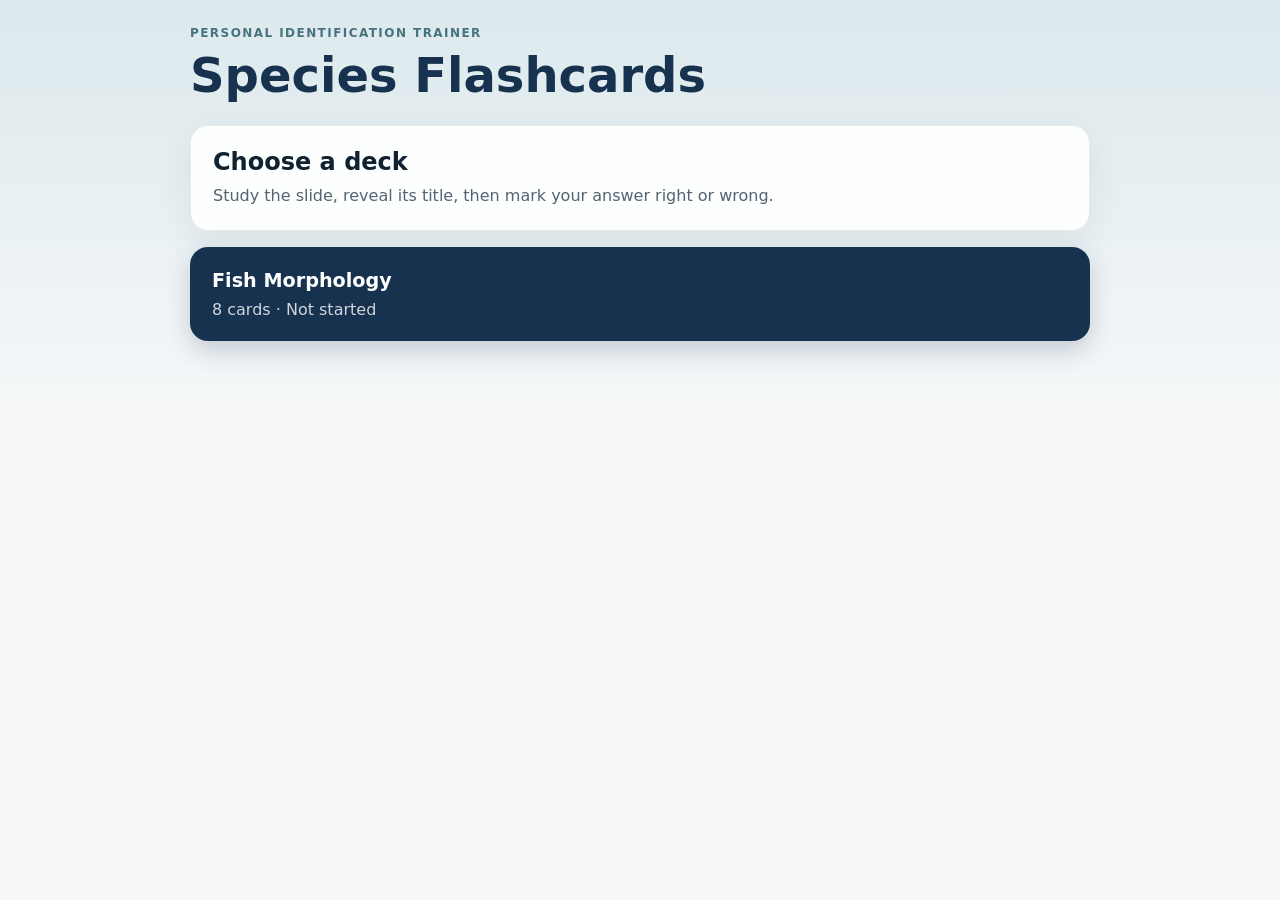
==== app/index.html @ 7b670216 "Refactor app and add PowerPoint deck updater" ====
<!doctype html>
<html lang="en">
<head>
  <meta charset="utf-8">
  <meta name="viewport" content="width=device-width,initial-scale=1,viewport-fit=cover">
  <meta name="theme-color" content="#16324f">
  <title>Species Flashcards</title>
  <link rel="manifest" href="manifest.webmanifest">
  <link rel="stylesheet" href="css/styles.css">
</head>
<body>
  <main class="shell">
    <header>
      <div>
        <p class="eyebrow">PERSONAL IDENTIFICATION TRAINER</p>
        <h1>Species Flashcards</h1>
      </div>
      <button id="homeButton" class="secondary hidden">Decks</button>
    </header>

    <section id="homeView">
      <div class="intro card">
        <h2>Choose a deck</h2>
        <p>Study the slide, reveal its title, then mark your answer right or wrong.</p>
      </div>
      <div id="deckList" class="deck-list"></div>
    </section>

    <section id="studyView" class="hidden">
      <div class="study-topline">
        <div>
          <p id="deckName" class="eyebrow"></p>
          <strong id="progressText"></strong>
        </div>
        <button id="resetButton" class="text-button">Reset deck progress</button>
      </div>

      <article class="flashcard">
        <img id="cardImage" alt="Flashcard question slide">
        <div id="answerPanel" class="answer-panel hidden">
          <span>Answer</span>
          <h2 id="answerText"></h2>
        </div>
      </article>

      <div id="revealControls" class="controls">
        <button id="revealButton" class="primary wide">Show answer</button>
      </div>
      <div id="ratingControls" class="controls hidden">
        <button id="wrongButton" class="wrong">Wrong</button>
        <button id="rightButton" class="right">Right</button>
      </div>

      <p class="keyboard-help">Keyboard: Space = reveal · ← = wrong · → = right</p>

      <div class="stats card">
        <div><span>Right</span><strong id="rightCount">0</strong></div>
        <div><span>Wrong</span><strong id="wrongCount">0</strong></div>
        <div><span>Accuracy</span><strong id="accuracy">—</strong></div>
      </div>
    </section>
  </main>
  <script src="js/app.js"></script>
</body>
</html>
---- app/css/styles.css ----
:root { font-family: Inter, ui-sans-serif, system-ui, -apple-system, BlinkMacSystemFont, "Segoe UI", sans-serif; color:#10212f; background:#eef3f5; }
* { box-sizing:border-box; }
body { margin:0; min-height:100vh; background:linear-gradient(180deg,#dce9ed 0,#f5f7f8 45%); }
button { font:inherit; cursor:pointer; border:0; }
.shell { width:min(980px,100%); margin:auto; padding:24px clamp(16px,4vw,40px) 48px; }
header { display:flex; align-items:center; justify-content:space-between; gap:16px; margin-bottom:22px; }
h1 { margin:0; font-size:clamp(1.8rem,5vw,3rem); color:#16324f; }
h2 { margin:0 0 8px; }
p { line-height:1.5; }
.eyebrow { margin:0 0 5px; color:#46747c; font-size:.75rem; font-weight:800; letter-spacing:.12em; }
.card { background:rgba(255,255,255,.9); border:1px solid rgba(22,50,79,.1); border-radius:18px; box-shadow:0 12px 35px rgba(22,50,79,.08); }
.intro { padding:22px; margin-bottom:16px; }
.intro p { margin:0; color:#526471; }
.deck-list { display:grid; grid-template-columns:repeat(auto-fit,minmax(230px,1fr)); gap:14px; }
.deck-button { text-align:left; padding:22px; border-radius:18px; background:#16324f; color:white; box-shadow:0 10px 24px rgba(22,50,79,.2); transition:transform .15s ease; }
.deck-button:hover { transform:translateY(-2px); }
.deck-button strong { display:block; font-size:1.2rem; margin-bottom:8px; }
.deck-button span { opacity:.8; }
.study-topline { display:flex; justify-content:space-between; align-items:end; gap:16px; margin-bottom:12px; }
.flashcard { overflow:hidden; background:white; border-radius:20px; box-shadow:0 18px 45px rgba(22,50,79,.14); }
.flashcard img { display:block; width:100%; max-height:68vh; object-fit:contain; background:white; }
.answer-panel { padding:18px 22px 22px; border-top:1px solid #e1e8eb; }
.answer-panel span { color:#5f707b; font-size:.8rem; font-weight:700; text-transform:uppercase; letter-spacing:.08em; }
.answer-panel h2 { margin:5px 0 0; color:#16324f; }
.controls { display:flex; gap:12px; margin:16px 0; }
.controls button { flex:1; padding:16px 20px; border-radius:14px; font-weight:800; }
.primary { background:#16324f; color:white; }
.wrong { background:#a63d40; color:white; }
.right { background:#27734e; color:white; }
.secondary { background:white; color:#16324f; padding:10px 14px; border-radius:10px; box-shadow:0 5px 15px rgba(22,50,79,.1); }
.text-button { background:transparent; color:#6a5660; text-decoration:underline; font-size:.9rem; }
.stats { display:grid; grid-template-columns:repeat(3,1fr); padding:16px; text-align:center; }
.stats div+div { border-left:1px solid #dde5e8; }
.stats span,.stats strong { display:block; }
.stats span { color:#63747e; font-size:.78rem; text-transform:uppercase; letter-spacing:.07em; }
.stats strong { margin-top:5px; font-size:1.25rem; color:#16324f; }
.hidden { display:none !important; }
@media (max-width:600px){ .shell{padding-top:18px}.study-topline{align-items:start}.flashcard img{max-height:58vh}.controls button{padding:15px 12px}.text-button{max-width:120px;text-align:right}.stats{padding:13px 8px} }
.keyboard-help { margin:-4px 0 14px; text-align:center; color:#687985; font-size:.82rem; }
@media (max-width:600px){ .keyboard-help{display:none} }
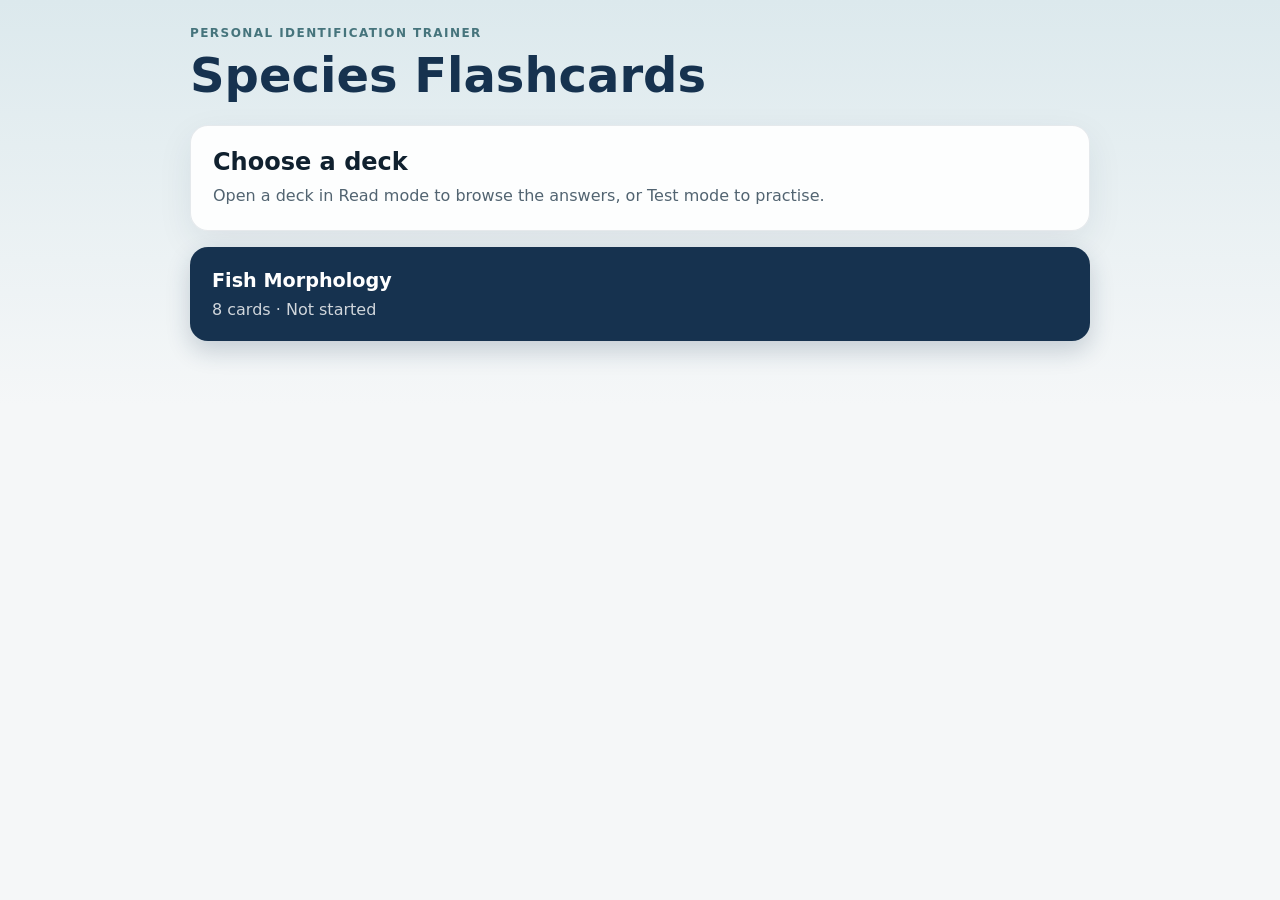
==== commit 3ce69824: "Add Read and Test deck modes" ====
--- a/app/index.html
+++ b/app/index.html
@@ -21,9 +21,41 @@
     <section id="homeView">
       <div class="intro card">
         <h2>Choose a deck</h2>
-        <p>Study the slide, reveal its title, then mark your answer right or wrong.</p>
+        <p>Open a deck in Read mode to browse the answers, or Test mode to practise.</p>
       </div>
       <div id="deckList" class="deck-list"></div>
+    </section>
+
+    <section id="modeView" class="hidden">
+      <div class="intro card mode-intro">
+        <p class="eyebrow">CHOOSE A MODE</p>
+        <h2 id="modeDeckName"></h2>
+        <p id="modeDeckDetails"></p>
+      </div>
+      <div class="mode-grid">
+        <button id="readModeButton" class="mode-button read-mode">
+          <span class="mode-icon" aria-hidden="true">📖</span>
+          <strong>Read</strong>
+          <span>View every slide in order with its answer visible.</span>
+        </button>
+        <button id="testModeButton" class="mode-button test-mode">
+          <span class="mode-icon" aria-hidden="true">✓</span>
+          <strong>Test</strong>
+          <span>Reveal each answer, then mark yourself right or wrong.</span>
+        </button>
+      </div>
+    </section>
+
+    <section id="readView" class="hidden">
+      <div class="view-heading">
+        <div>
+          <p id="readDeckName" class="eyebrow"></p>
+          <h2>Read mode</h2>
+          <p id="readProgress" class="view-description"></p>
+        </div>
+        <button id="switchToTestButton" class="secondary">Test this deck</button>
+      </div>
+      <div id="readCardList" class="read-card-list"></div>
     </section>
 
     <section id="studyView" class="hidden">
@@ -32,7 +64,10 @@
           <p id="deckName" class="eyebrow"></p>
           <strong id="progressText"></strong>
         </div>
-        <button id="resetButton" class="text-button">Reset deck progress</button>
+        <div class="study-actions">
+          <button id="switchToReadButton" class="text-button">Read deck</button>
+          <button id="resetButton" class="text-button">Reset progress</button>
+        </div>
       </div>
 
       <article class="flashcard">
--- a/app/css/styles.css
+++ b/app/css/styles.css
@@ -38,3 +38,31 @@
 @media (max-width:600px){ .shell{padding-top:18px}.study-topline{align-items:start}.flashcard img{max-height:58vh}.controls button{padding:15px 12px}.text-button{max-width:120px;text-align:right}.stats{padding:13px 8px} }
 .keyboard-help { margin:-4px 0 14px; text-align:center; color:#687985; font-size:.82rem; }
 @media (max-width:600px){ .keyboard-help{display:none} }
+
+/* v0.3: Read and Test modes */
+.mode-intro { margin-bottom:16px; }
+.mode-grid { display:grid; grid-template-columns:repeat(2,minmax(0,1fr)); gap:16px; }
+.mode-button { min-height:210px; padding:26px; border-radius:20px; text-align:left; display:flex; flex-direction:column; align-items:flex-start; justify-content:flex-end; box-shadow:0 14px 32px rgba(22,50,79,.14); transition:transform .15s ease,box-shadow .15s ease; }
+.mode-button:hover { transform:translateY(-3px); box-shadow:0 18px 38px rgba(22,50,79,.2); }
+.mode-button strong { display:block; font-size:1.45rem; margin:9px 0 6px; }
+.mode-button span:last-child { line-height:1.45; opacity:.84; }
+.mode-icon { font-size:2rem; }
+.read-mode { background:#fff; color:#16324f; }
+.test-mode { background:#16324f; color:#fff; }
+.view-heading { display:flex; justify-content:space-between; align-items:flex-end; gap:18px; margin-bottom:18px; }
+.view-heading h2 { margin-bottom:3px; color:#16324f; }
+.view-description { margin:0; color:#63747e; }
+.read-card-list { display:grid; gap:20px; }
+.read-card { overflow:hidden; position:relative; }
+.read-card img { display:block; width:100%; max-height:72vh; object-fit:contain; background:#fff; }
+.read-card-number { position:absolute; top:12px; right:12px; z-index:1; margin:0; padding:7px 10px; border-radius:999px; background:rgba(22,50,79,.9); color:#fff; font-size:.75rem; font-weight:800; }
+.read-answer { background:#fff; }
+.study-actions { display:flex; align-items:center; gap:12px; }
+@media (max-width:600px) {
+  .mode-grid { grid-template-columns:1fr; }
+  .mode-button { min-height:170px; }
+  .view-heading { align-items:flex-start; }
+  .view-heading .secondary { white-space:nowrap; }
+  .study-actions { flex-direction:column; align-items:flex-end; gap:4px; }
+  .read-card img { max-height:58vh; }
+}
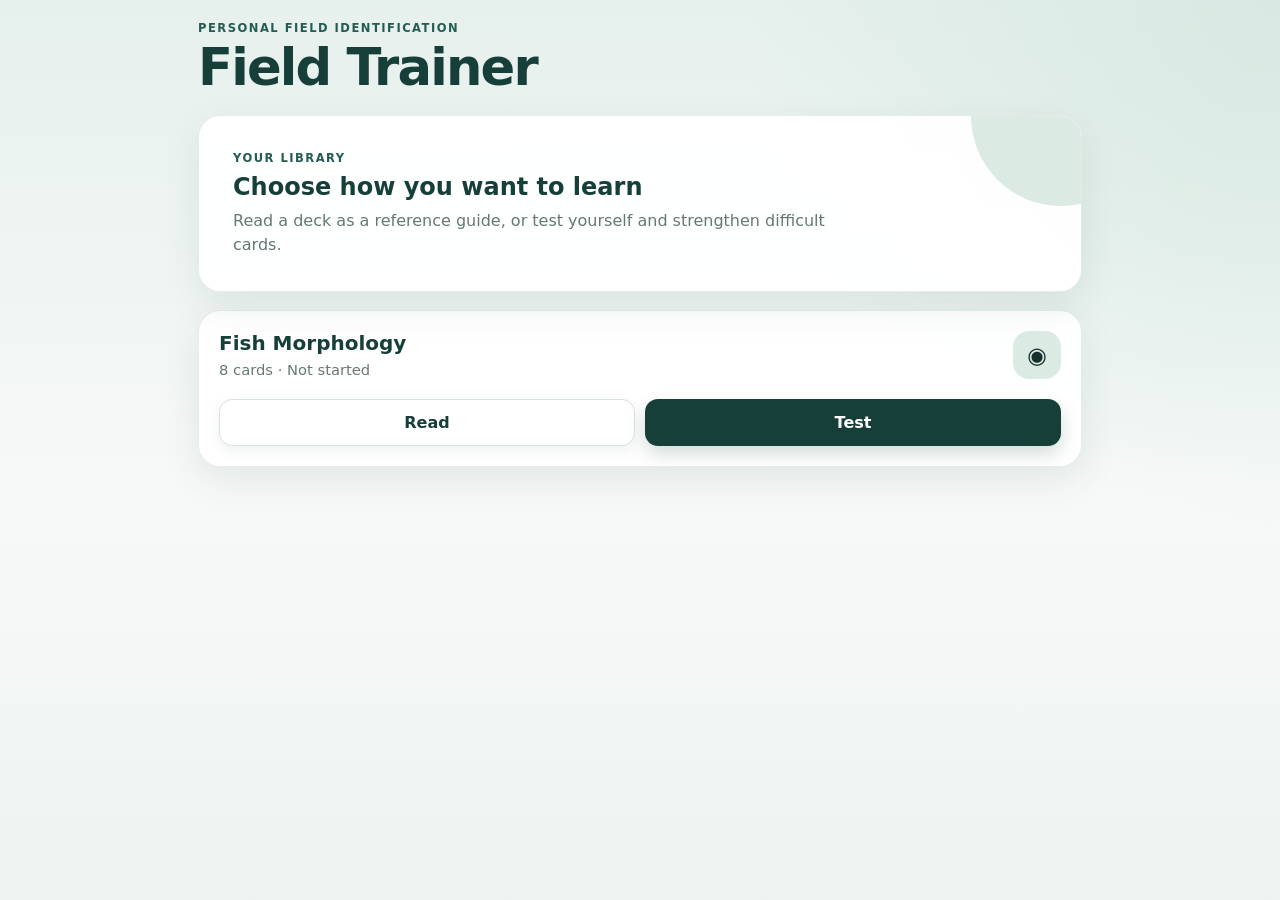
==== commit a1c5b621: "Version 0.4 - UI improvements" ====
--- a/app/index.html
+++ b/app/index.html
@@ -3,71 +3,73 @@
 <head>
   <meta charset="utf-8">
   <meta name="viewport" content="width=device-width,initial-scale=1,viewport-fit=cover">
-  <meta name="theme-color" content="#16324f">
-  <title>Species Flashcards</title>
+  <meta name="theme-color" content="#173f3a">
+  <title>Field Trainer</title>
   <link rel="manifest" href="manifest.webmanifest">
   <link rel="stylesheet" href="css/styles.css">
 </head>
 <body>
   <main class="shell">
-    <header>
-      <div>
-        <p class="eyebrow">PERSONAL IDENTIFICATION TRAINER</p>
-        <h1>Species Flashcards</h1>
+    <header class="app-header">
+      <button id="backButton" class="icon-button hidden" aria-label="Go back">←</button>
+      <div class="brand">
+        <p class="eyebrow">PERSONAL FIELD IDENTIFICATION</p>
+        <h1>Field Trainer</h1>
       </div>
       <button id="homeButton" class="secondary hidden">Decks</button>
     </header>
 
     <section id="homeView">
-      <div class="intro card">
-        <h2>Choose a deck</h2>
-        <p>Open a deck in Read mode to browse the answers, or Test mode to practise.</p>
+      <div class="hero card">
+        <div>
+          <p class="eyebrow">YOUR LIBRARY</p>
+          <h2>Choose how you want to learn</h2>
+          <p>Read a deck as a reference guide, or test yourself and strengthen difficult cards.</p>
+        </div>
       </div>
       <div id="deckList" class="deck-list"></div>
-    </section>
-
-    <section id="modeView" class="hidden">
-      <div class="intro card mode-intro">
-        <p class="eyebrow">CHOOSE A MODE</p>
-        <h2 id="modeDeckName"></h2>
-        <p id="modeDeckDetails"></p>
-      </div>
-      <div class="mode-grid">
-        <button id="readModeButton" class="mode-button read-mode">
-          <span class="mode-icon" aria-hidden="true">📖</span>
-          <strong>Read</strong>
-          <span>View every slide in order with its answer visible.</span>
-        </button>
-        <button id="testModeButton" class="mode-button test-mode">
-          <span class="mode-icon" aria-hidden="true">✓</span>
-          <strong>Test</strong>
-          <span>Reveal each answer, then mark yourself right or wrong.</span>
-        </button>
-      </div>
     </section>
 
     <section id="readView" class="hidden">
       <div class="view-heading">
         <div>
           <p id="readDeckName" class="eyebrow"></p>
-          <h2>Read mode</h2>
-          <p id="readProgress" class="view-description"></p>
+          <h2>Read</h2>
         </div>
-        <button id="switchToTestButton" class="secondary">Test this deck</button>
+        <button id="switchToTestButton" class="secondary">Test deck</button>
       </div>
-      <div id="readCardList" class="read-card-list"></div>
+
+      <div class="progress-row">
+        <span id="readProgress"></span>
+        <div class="progress-track" aria-hidden="true"><div id="readProgressBar" class="progress-fill"></div></div>
+      </div>
+
+      <article class="flashcard read-flashcard">
+        <img id="readCardImage" alt="Reference slide">
+        <div class="answer-panel">
+          <span>Answer</span>
+          <h2 id="readAnswerText"></h2>
+        </div>
+      </article>
+
+      <div class="pager">
+        <button id="previousReadButton" class="secondary">← Previous</button>
+        <button id="nextReadButton" class="primary">Next →</button>
+      </div>
     </section>
 
     <section id="studyView" class="hidden">
-      <div class="study-topline">
+      <div class="view-heading study-heading">
         <div>
           <p id="deckName" class="eyebrow"></p>
-          <strong id="progressText"></strong>
+          <h2>Test</h2>
         </div>
-        <div class="study-actions">
-          <button id="switchToReadButton" class="text-button">Read deck</button>
-          <button id="resetButton" class="text-button">Reset progress</button>
-        </div>
+        <button id="switchToReadButton" class="secondary">Read deck</button>
+      </div>
+
+      <div class="progress-row">
+        <span id="progressText"></span>
+        <div class="progress-track" aria-hidden="true"><div id="testProgressBar" class="progress-fill"></div></div>
       </div>
 
       <article class="flashcard">
@@ -86,13 +88,15 @@
         <button id="rightButton" class="right">Right</button>
       </div>
 
-      <p class="keyboard-help">Keyboard: Space = reveal · ← = wrong · → = right</p>
+      <p class="keyboard-help">Space = reveal · ← = wrong · → = right</p>
 
       <div class="stats card">
         <div><span>Right</span><strong id="rightCount">0</strong></div>
         <div><span>Wrong</span><strong id="wrongCount">0</strong></div>
         <div><span>Accuracy</span><strong id="accuracy">—</strong></div>
       </div>
+
+      <button id="resetButton" class="reset-link">Reset this deck's progress</button>
     </section>
   </main>
   <script src="js/app.js"></script>
--- a/app/css/styles.css
+++ b/app/css/styles.css
@@ -1,68 +1,77 @@
-:root { font-family: Inter, ui-sans-serif, system-ui, -apple-system, BlinkMacSystemFont, "Segoe UI", sans-serif; color:#10212f; background:#eef3f5; }
+:root {
+  font-family: Inter, ui-sans-serif, system-ui, -apple-system, BlinkMacSystemFont, "Segoe UI", sans-serif;
+  color:#18302c;
+  background:#edf3f0;
+  --ink:#18302c;
+  --forest:#173f3a;
+  --forest-2:#245c53;
+  --sage:#dceae4;
+  --paper:#ffffff;
+  --muted:#657872;
+  --line:#d8e3de;
+  --danger:#a64245;
+  --success:#27734e;
+}
 * { box-sizing:border-box; }
-body { margin:0; min-height:100vh; background:linear-gradient(180deg,#dce9ed 0,#f5f7f8 45%); }
+body { margin:0; min-height:100vh; background:radial-gradient(circle at top right,#d7e9e2 0,transparent 34%),linear-gradient(180deg,#e6f0ec 0,#f7f9f8 55%,#edf3f0 100%); }
 button { font:inherit; cursor:pointer; border:0; }
-.shell { width:min(980px,100%); margin:auto; padding:24px clamp(16px,4vw,40px) 48px; }
-header { display:flex; align-items:center; justify-content:space-between; gap:16px; margin-bottom:22px; }
-h1 { margin:0; font-size:clamp(1.8rem,5vw,3rem); color:#16324f; }
-h2 { margin:0 0 8px; }
+button:focus-visible { outline:3px solid rgba(36,92,83,.3); outline-offset:3px; }
+.shell { width:min(960px,100%); margin:auto; padding:20px clamp(14px,4vw,38px) 48px; }
+.app-header { display:grid; grid-template-columns:auto 1fr auto; align-items:center; gap:14px; margin-bottom:22px; min-height:64px; }
+.brand { min-width:0; }
+h1 { margin:0; font-size:clamp(1.9rem,6vw,3.2rem); line-height:1; color:var(--forest); letter-spacing:-.035em; }
+h2 { margin:0 0 8px; color:var(--forest); }
 p { line-height:1.5; }
-.eyebrow { margin:0 0 5px; color:#46747c; font-size:.75rem; font-weight:800; letter-spacing:.12em; }
-.card { background:rgba(255,255,255,.9); border:1px solid rgba(22,50,79,.1); border-radius:18px; box-shadow:0 12px 35px rgba(22,50,79,.08); }
-.intro { padding:22px; margin-bottom:16px; }
-.intro p { margin:0; color:#526471; }
-.deck-list { display:grid; grid-template-columns:repeat(auto-fit,minmax(230px,1fr)); gap:14px; }
-.deck-button { text-align:left; padding:22px; border-radius:18px; background:#16324f; color:white; box-shadow:0 10px 24px rgba(22,50,79,.2); transition:transform .15s ease; }
-.deck-button:hover { transform:translateY(-2px); }
-.deck-button strong { display:block; font-size:1.2rem; margin-bottom:8px; }
-.deck-button span { opacity:.8; }
-.study-topline { display:flex; justify-content:space-between; align-items:end; gap:16px; margin-bottom:12px; }
-.flashcard { overflow:hidden; background:white; border-radius:20px; box-shadow:0 18px 45px rgba(22,50,79,.14); }
-.flashcard img { display:block; width:100%; max-height:68vh; object-fit:contain; background:white; }
-.answer-panel { padding:18px 22px 22px; border-top:1px solid #e1e8eb; }
-.answer-panel span { color:#5f707b; font-size:.8rem; font-weight:700; text-transform:uppercase; letter-spacing:.08em; }
-.answer-panel h2 { margin:5px 0 0; color:#16324f; }
+.eyebrow { margin:0 0 5px; color:var(--forest-2); font-size:.72rem; font-weight:850; letter-spacing:.13em; }
+.card { background:rgba(255,255,255,.94); border:1px solid rgba(23,63,58,.1); border-radius:22px; box-shadow:0 14px 38px rgba(23,63,58,.09); }
+.hero { padding:clamp(20px,5vw,34px); margin-bottom:18px; overflow:hidden; position:relative; }
+.hero::after { content:""; position:absolute; width:180px; height:180px; border-radius:50%; right:-70px; top:-90px; background:var(--sage); }
+.hero > div { position:relative; z-index:1; max-width:620px; }
+.hero p:last-child { margin:0; color:var(--muted); }
+.deck-list { display:grid; grid-template-columns:repeat(auto-fit,minmax(260px,1fr)); gap:16px; }
+.deck-card { padding:20px; display:grid; gap:18px; }
+.deck-card-top { display:flex; justify-content:space-between; align-items:flex-start; gap:16px; }
+.deck-icon { display:grid; place-items:center; width:48px; height:48px; border-radius:16px; background:var(--sage); font-size:1.4rem; }
+.deck-card h3 { margin:0; color:var(--forest); font-size:1.25rem; }
+.deck-meta { margin:4px 0 0; color:var(--muted); font-size:.92rem; }
+.deck-actions { display:grid; grid-template-columns:1fr 1fr; gap:10px; }
+.deck-actions button { padding:13px 14px; border-radius:13px; font-weight:800; }
+.primary { background:var(--forest); color:white; box-shadow:0 8px 18px rgba(23,63,58,.18); }
+.secondary { background:white; color:var(--forest); padding:10px 14px; border-radius:12px; border:1px solid var(--line); box-shadow:0 5px 14px rgba(23,63,58,.07); }
+.icon-button { width:42px; height:42px; border-radius:13px; background:white; color:var(--forest); border:1px solid var(--line); font-size:1.25rem; }
+.view-heading { display:flex; justify-content:space-between; align-items:flex-end; gap:18px; margin-bottom:14px; }
+.view-heading h2 { margin:0; font-size:clamp(1.5rem,4vw,2rem); }
+.progress-row { display:grid; grid-template-columns:auto minmax(110px,1fr); align-items:center; gap:14px; margin:0 2px 14px; color:var(--muted); font-size:.9rem; font-weight:700; }
+.progress-track { height:8px; background:#d7e3de; border-radius:999px; overflow:hidden; }
+.progress-fill { width:0; height:100%; background:var(--forest-2); border-radius:inherit; transition:width .25s ease; }
+.flashcard { overflow:hidden; background:white; border-radius:22px; box-shadow:0 18px 46px rgba(23,63,58,.14); border:1px solid rgba(23,63,58,.08); }
+.flashcard img { display:block; width:100%; max-height:65vh; object-fit:contain; background:white; }
+.answer-panel { padding:18px 22px 22px; border-top:1px solid var(--line); }
+.answer-panel span { color:var(--muted); font-size:.75rem; font-weight:800; text-transform:uppercase; letter-spacing:.1em; }
+.answer-panel h2 { margin:5px 0 0; color:var(--forest); font-size:clamp(1.25rem,4vw,1.8rem); }
 .controls { display:flex; gap:12px; margin:16px 0; }
-.controls button { flex:1; padding:16px 20px; border-radius:14px; font-weight:800; }
-.primary { background:#16324f; color:white; }
-.wrong { background:#a63d40; color:white; }
-.right { background:#27734e; color:white; }
-.secondary { background:white; color:#16324f; padding:10px 14px; border-radius:10px; box-shadow:0 5px 15px rgba(22,50,79,.1); }
-.text-button { background:transparent; color:#6a5660; text-decoration:underline; font-size:.9rem; }
-.stats { display:grid; grid-template-columns:repeat(3,1fr); padding:16px; text-align:center; }
-.stats div+div { border-left:1px solid #dde5e8; }
+.controls button { flex:1; min-height:54px; padding:15px 20px; border-radius:15px; font-weight:850; font-size:1.02rem; }
+.wrong { background:var(--danger); color:white; }
+.right { background:var(--success); color:white; }
+.keyboard-help { margin:-3px 0 14px; text-align:center; color:var(--muted); font-size:.8rem; }
+.stats { display:grid; grid-template-columns:repeat(3,1fr); padding:15px; text-align:center; }
+.stats div+div { border-left:1px solid var(--line); }
 .stats span,.stats strong { display:block; }
-.stats span { color:#63747e; font-size:.78rem; text-transform:uppercase; letter-spacing:.07em; }
-.stats strong { margin-top:5px; font-size:1.25rem; color:#16324f; }
+.stats span { color:var(--muted); font-size:.72rem; text-transform:uppercase; letter-spacing:.08em; }
+.stats strong { margin-top:5px; font-size:1.28rem; color:var(--forest); }
+.reset-link { display:block; margin:15px auto 0; padding:8px; background:transparent; color:#765b62; text-decoration:underline; font-size:.86rem; }
+.pager { display:grid; grid-template-columns:1fr 1fr; gap:12px; margin-top:16px; }
+.pager button { min-height:50px; border-radius:14px; font-weight:800; }
+.pager button:disabled { opacity:.45; cursor:not-allowed; box-shadow:none; }
 .hidden { display:none !important; }
-@media (max-width:600px){ .shell{padding-top:18px}.study-topline{align-items:start}.flashcard img{max-height:58vh}.controls button{padding:15px 12px}.text-button{max-width:120px;text-align:right}.stats{padding:13px 8px} }
-.keyboard-help { margin:-4px 0 14px; text-align:center; color:#687985; font-size:.82rem; }
-@media (max-width:600px){ .keyboard-help{display:none} }
-
-/* v0.3: Read and Test modes */
-.mode-intro { margin-bottom:16px; }
-.mode-grid { display:grid; grid-template-columns:repeat(2,minmax(0,1fr)); gap:16px; }
-.mode-button { min-height:210px; padding:26px; border-radius:20px; text-align:left; display:flex; flex-direction:column; align-items:flex-start; justify-content:flex-end; box-shadow:0 14px 32px rgba(22,50,79,.14); transition:transform .15s ease,box-shadow .15s ease; }
-.mode-button:hover { transform:translateY(-3px); box-shadow:0 18px 38px rgba(22,50,79,.2); }
-.mode-button strong { display:block; font-size:1.45rem; margin:9px 0 6px; }
-.mode-button span:last-child { line-height:1.45; opacity:.84; }
-.mode-icon { font-size:2rem; }
-.read-mode { background:#fff; color:#16324f; }
-.test-mode { background:#16324f; color:#fff; }
-.view-heading { display:flex; justify-content:space-between; align-items:flex-end; gap:18px; margin-bottom:18px; }
-.view-heading h2 { margin-bottom:3px; color:#16324f; }
-.view-description { margin:0; color:#63747e; }
-.read-card-list { display:grid; gap:20px; }
-.read-card { overflow:hidden; position:relative; }
-.read-card img { display:block; width:100%; max-height:72vh; object-fit:contain; background:#fff; }
-.read-card-number { position:absolute; top:12px; right:12px; z-index:1; margin:0; padding:7px 10px; border-radius:999px; background:rgba(22,50,79,.9); color:#fff; font-size:.75rem; font-weight:800; }
-.read-answer { background:#fff; }
-.study-actions { display:flex; align-items:center; gap:12px; }
 @media (max-width:600px) {
-  .mode-grid { grid-template-columns:1fr; }
-  .mode-button { min-height:170px; }
-  .view-heading { align-items:flex-start; }
+  .shell { padding-top:14px; }
+  .app-header { min-height:58px; margin-bottom:16px; }
+  .brand .eyebrow { display:none; }
+  .deck-list { grid-template-columns:1fr; }
+  .flashcard img { max-height:57vh; }
+  .view-heading { align-items:center; }
   .view-heading .secondary { white-space:nowrap; }
-  .study-actions { flex-direction:column; align-items:flex-end; gap:4px; }
-  .read-card img { max-height:58vh; }
+  .keyboard-help { display:none; }
+  .progress-row { grid-template-columns:1fr; gap:7px; }
 }
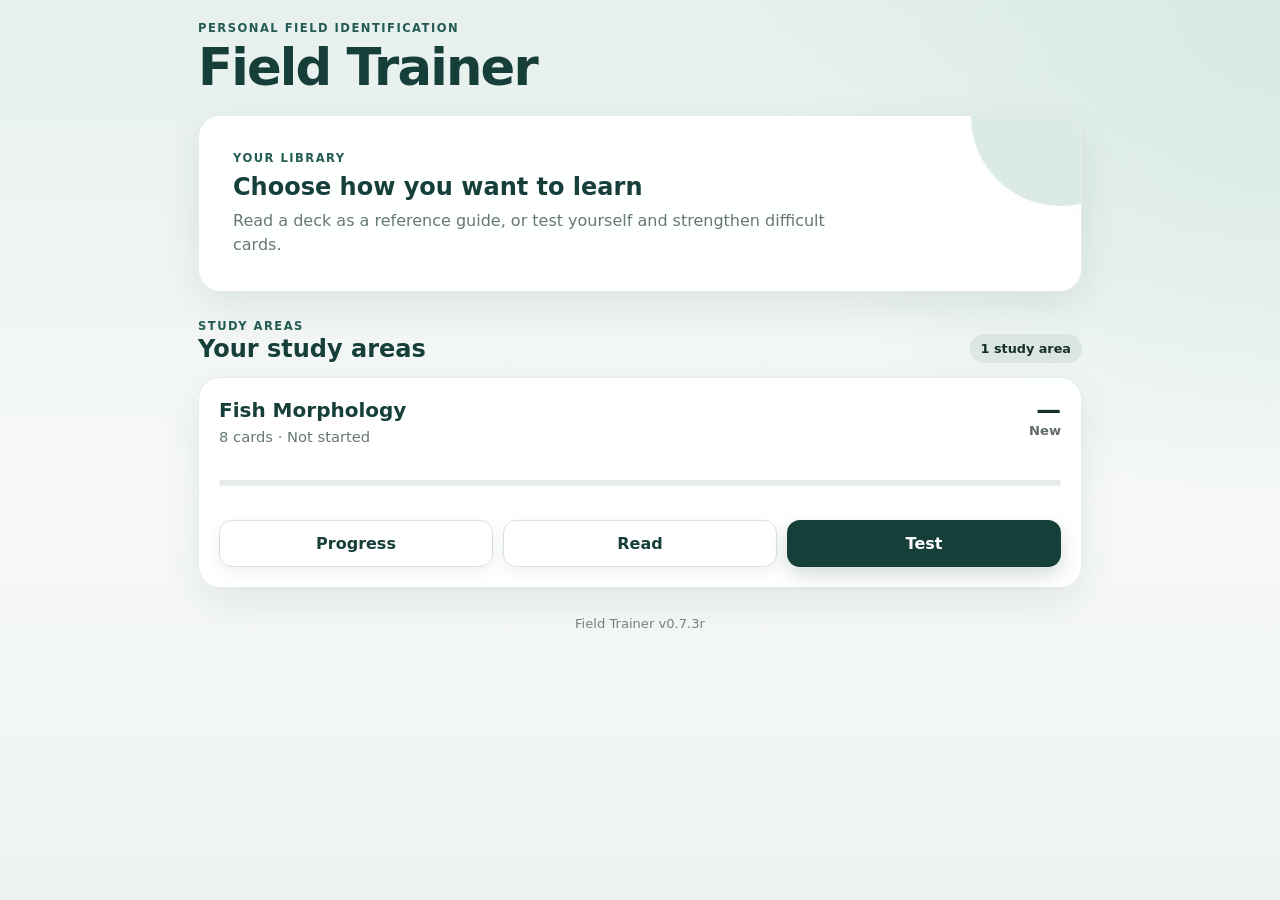
==== commit 299b1e36: "Release Field Trainer v0.7.3 stable" ====
--- a/app/index.html
+++ b/app/index.html
@@ -12,10 +12,12 @@
   <main class="shell">
     <header class="app-header">
       <button id="backButton" class="icon-button hidden" aria-label="Go back">←</button>
+
       <div class="brand">
         <p class="eyebrow">PERSONAL FIELD IDENTIFICATION</p>
         <h1>Field Trainer</h1>
       </div>
+
       <button id="homeButton" class="secondary hidden">Decks</button>
     </header>
 
@@ -27,6 +29,27 @@
           <p>Read a deck as a reference guide, or test yourself and strengthen difficult cards.</p>
         </div>
       </div>
+
+      <section id="continuePanel" class="continue-panel card hidden" aria-labelledby="continueTitle">
+        <div>
+          <p class="eyebrow">CONTINUE LEARNING</p>
+          <h2 id="continueTitle">Return to your last deck</h2>
+          <p id="continueDeckDetails"></p>
+        </div>
+        <div class="continue-actions">
+          <button id="continueReadButton" class="secondary">Continue reading</button>
+          <button id="continueTestButton" class="primary">Continue testing</button>
+        </div>
+      </section>
+
+      <div class="library-heading">
+        <div>
+          <p class="eyebrow">STUDY AREAS</p>
+          <h2>Your study areas</h2>
+        </div>
+        <span id="deckCount" class="deck-count"></span>
+      </div>
+
       <div id="deckList" class="deck-list"></div>
     </section>
 
@@ -36,17 +59,40 @@
           <p id="readDeckName" class="eyebrow"></p>
           <h2>Read</h2>
         </div>
+
         <button id="switchToTestButton" class="secondary">Test deck</button>
       </div>
+
+      <div class="read-tools card">
+        <label class="search-field" for="readSearchInput">
+          <span>Find a species</span>
+          <input id="readSearchInput" type="search" placeholder="Search this deck…" autocomplete="off">
+        </label>
+
+        <button id="toggleReadAnswerButton" class="secondary" aria-pressed="false">
+          Hide answer
+        </button>
+      </div>
+
+      <p id="readSearchSummary" class="search-summary hidden" aria-live="polite"></p>
 
       <div class="progress-row">
         <span id="readProgress"></span>
-        <div class="progress-track" aria-hidden="true"><div id="readProgressBar" class="progress-fill"></div></div>
-      </div>
-
-      <article class="flashcard read-flashcard">
+        <div class="progress-track" aria-hidden="true">
+          <div id="readProgressBar" class="progress-fill"></div>
+        </div>
+      </div>
+
+      <div id="readNoResults" class="empty-state card hidden">
+        <h3>No matching species</h3>
+        <p>Try a different spelling or clear the search.</p>
+        <button id="clearReadSearchButton" class="secondary">Clear search</button>
+      </div>
+
+      <article id="readFlashcard" class="flashcard read-flashcard card-transition">
         <img id="readCardImage" alt="Reference slide">
-        <div class="answer-panel">
+
+        <div id="readAnswerPanel" class="answer-panel">
           <span>Answer</span>
           <h2 id="readAnswerText"></h2>
         </div>
@@ -58,22 +104,70 @@
       </div>
     </section>
 
+    <section id="testSetupView" class="hidden">
+      <div class="view-heading">
+        <div>
+          <p id="testSetupDeckName" class="eyebrow"></p>
+          <h2>Choose a test</h2>
+        </div>
+
+        <button id="setupReadButton" class="secondary">Read deck</button>
+      </div>
+
+      <div class="test-options">
+        <article class="test-option card">
+          <div>
+            <p class="eyebrow">RECOMMENDED</p>
+            <h2>Smart Random</h2>
+            <p>
+              Cards are selected randomly. Cards you previously answered
+              incorrectly appear more often.
+            </p>
+          </div>
+
+          <button id="startSmartButton" class="primary">
+            Start Smart Random
+          </button>
+        </article>
+
+        <article class="test-option card">
+          <div>
+            <p class="eyebrow">STRUCTURED PRACTICE</p>
+            <h2>In Order</h2>
+            <p>
+              Work through every slide once, beginning with slide 1 and
+              finishing with the final slide.
+            </p>
+          </div>
+
+          <button id="startOrderedButton" class="primary">
+            Start In Order
+          </button>
+        </article>
+      </div>
+    </section>
+
     <section id="studyView" class="hidden">
       <div class="view-heading study-heading">
         <div>
           <p id="deckName" class="eyebrow"></p>
-          <h2>Test</h2>
-        </div>
-        <button id="switchToReadButton" class="secondary">Read deck</button>
+          <h2 id="testHeading">Test</h2>
+        </div>
+
+        <button id="changeTestButton" class="secondary">Change test</button>
       </div>
 
       <div class="progress-row">
         <span id="progressText"></span>
-        <div class="progress-track" aria-hidden="true"><div id="testProgressBar" class="progress-fill"></div></div>
-      </div>
-
-      <article class="flashcard">
+
+        <div class="progress-track" aria-hidden="true">
+          <div id="testProgressBar" class="progress-fill"></div>
+        </div>
+      </div>
+
+      <article id="testFlashcard" class="flashcard card-transition">
         <img id="cardImage" alt="Flashcard question slide">
+
         <div id="answerPanel" class="answer-panel hidden">
           <span>Answer</span>
           <h2 id="answerText"></h2>
@@ -83,22 +177,166 @@
       <div id="revealControls" class="controls">
         <button id="revealButton" class="primary wide">Show answer</button>
       </div>
+
       <div id="ratingControls" class="controls hidden">
         <button id="wrongButton" class="wrong">Wrong</button>
         <button id="rightButton" class="right">Right</button>
       </div>
 
-      <p class="keyboard-help">Space = reveal · ← = wrong · → = right</p>
+      <p class="keyboard-help">
+        Space = reveal · ← = wrong · → = right
+      </p>
 
       <div class="stats card">
-        <div><span>Right</span><strong id="rightCount">0</strong></div>
-        <div><span>Wrong</span><strong id="wrongCount">0</strong></div>
-        <div><span>Accuracy</span><strong id="accuracy">—</strong></div>
-      </div>
-
-      <button id="resetButton" class="reset-link">Reset this deck's progress</button>
-    </section>
+        <div>
+          <span>Right</span>
+          <strong id="rightCount">0</strong>
+        </div>
+
+        <div>
+          <span>Wrong</span>
+          <strong id="wrongCount">0</strong>
+        </div>
+
+        <div>
+          <span>Accuracy</span>
+          <strong id="accuracy">—</strong>
+        </div>
+      </div>
+
+      <button id="resetButton" class="reset-link">
+        Reset this deck's progress
+      </button>
+    </section>
+
+    <section id="progressView" class="hidden">
+      <div class="view-heading">
+        <div>
+          <p id="progressDeckName" class="eyebrow"></p>
+          <h2>Progress</h2>
+        </div>
+      </div>
+
+      <section class="readiness-hero card">
+        <div>
+          <p class="eyebrow">FIELD READINESS</p>
+          <div class="readiness-score-line">
+            <strong id="progressReadinessScore">—</strong>
+            <span id="progressReadinessBand">No cards studied yet</span>
+          </div>
+          <div class="readiness-track" aria-hidden="true"><span id="progressReadinessBar"></span></div>
+        </div>
+      </section>
+
+      <section class="progress-metrics" aria-label="Study area progress">
+        <div class="progress-metric card">
+          <span>Cards</span>
+          <strong id="progressCardCount">0</strong>
+        </div>
+        <div class="progress-metric card">
+          <span>Reviews</span>
+          <strong id="progressReviewCount">0</strong>
+        </div>
+        <div class="progress-metric card">
+          <span>Sessions</span>
+          <strong id="progressSessionCount">0</strong>
+        </div>
+        <div class="progress-metric card">
+          <span>Needs practice</span>
+          <strong id="progressNeedsPractice">0</strong>
+        </div>
+        <div class="progress-metric card progress-metric-wide">
+          <span>Forgotten</span>
+          <strong id="progressForgotten">0</strong>
+        </div>
+      </section>
+
+      <section class="progress-study-actions card" aria-labelledby="progressNextTitle">
+        <div>
+          <p class="eyebrow">STUDY NEXT</p>
+          <h2 id="progressNextTitle">Choose your next session</h2>
+        </div>
+        <div class="progress-action-buttons">
+          <button id="progressContinueButton" class="primary">Continue learning</button>
+          <button id="progressWeakButton" class="secondary">Review weak cards</button>
+          <button id="progressForgottenButton" class="secondary">Review forgotten cards</button>
+        </div>
+        <p class="progress-action-note">Targeted reviews include up to 20 cards per session.</p>
+      </section>
+    </section>
+
+    <section id="resultsView" class="hidden">
+      <div class="results-card card">
+        <p id="resultsDeckName" class="eyebrow"></p>
+        <h2 id="resultsTitle">Test complete</h2>
+
+        <p id="resultsMessage" class="results-message">
+          You have completed this test session.
+        </p>
+
+        <div class="results-score">
+          <strong id="resultsAccuracy">0%</strong>
+          <span>Session accuracy</span>
+        </div>
+
+        <div class="stats results-stats">
+          <div>
+            <span>Right</span>
+            <strong id="resultsRight">0</strong>
+          </div>
+
+          <div>
+            <span>Wrong</span>
+            <strong id="resultsWrong">0</strong>
+          </div>
+
+          <div>
+            <span>Total</span>
+            <strong id="resultsTotal">0</strong>
+          </div>
+        </div>
+
+        <div class="results-actions">
+          <button id="reviewMistakesButton" class="primary hidden">
+            Review mistakes
+          </button>
+
+          <button id="restartOrderedButton" class="primary">
+            Repeat In Order
+          </button>
+
+          <button id="resultsSmartButton" class="secondary">
+            Start Smart Random
+          </button>
+
+          <button id="resultsHomeButton" class="secondary">
+            Return to decks
+          </button>
+        </div>
+      </div>
+    </section>
+    <footer class="app-footer">Field Trainer <span id="appVersion">v0.7.3r</span></footer>
   </main>
+
+  <div id="imageZoom" class="image-zoom hidden" role="dialog" aria-modal="true" aria-label="Image viewer">
+    <div class="zoom-toolbar">
+      <button id="zoomOutButton" class="secondary zoom-control" aria-label="Zoom out">−</button>
+      <span id="zoomPercent" class="zoom-percent" aria-live="polite">100%</span>
+      <button id="zoomInButton" class="secondary zoom-control" aria-label="Zoom in">+</button>
+      <button id="resetZoomButton" class="secondary">Fit</button>
+      <button id="closeZoomButton" class="primary zoom-close" aria-label="Close image viewer">×</button>
+    </div>
+
+    <div id="zoomStage" class="zoom-stage">
+      <img id="zoomImage" alt="Zoomed flashcard image" draggable="false">
+    </div>
+
+    <p class="zoom-help">
+      Pinch or scroll to zoom · drag to pan · double-tap to zoom · Esc to close
+    </p>
+  </div>
+
+  <script src="js/learning-engine.js"></script>
   <script src="js/app.js"></script>
 </body>
 </html>
--- a/app/css/styles.css
+++ b/app/css/styles.css
@@ -75,3 +75,538 @@
   .keyboard-help { display:none; }
   .progress-row { grid-template-columns:1fr; gap:7px; }
 }
+
+
+.test-options {
+  display:grid;
+  grid-template-columns:repeat(2,minmax(0,1fr));
+  gap:16px;
+}
+
+.test-option {
+  padding:clamp(20px,4vw,30px);
+  display:flex;
+  flex-direction:column;
+  justify-content:space-between;
+  gap:24px;
+}
+
+.test-option h2 {
+  margin-bottom:10px;
+  font-size:clamp(1.45rem,4vw,2rem);
+}
+
+.test-option p:not(.eyebrow) {
+  margin:0;
+  color:var(--muted);
+}
+
+.test-option button {
+  width:100%;
+  min-height:54px;
+  padding:15px 18px;
+  border-radius:15px;
+  font-weight:850;
+}
+
+.results-card {
+  max-width:620px;
+  margin:0 auto;
+  padding:clamp(24px,6vw,42px);
+  text-align:center;
+}
+
+.results-card > h2 {
+  margin-bottom:8px;
+  font-size:clamp(1.8rem,5vw,2.6rem);
+}
+
+.results-message {
+  margin:0 auto 26px;
+  max-width:430px;
+  color:var(--muted);
+}
+
+.results-score {
+  display:grid;
+  gap:4px;
+  margin:10px 0 26px;
+}
+
+.results-score strong {
+  color:var(--forest);
+  font-size:clamp(3rem,12vw,5rem);
+  line-height:1;
+}
+
+.results-score span {
+  color:var(--muted);
+  font-weight:750;
+}
+
+.results-stats {
+  margin-bottom:20px;
+  border:1px solid var(--line);
+  box-shadow:none;
+}
+
+.results-actions {
+  display:grid;
+  gap:10px;
+}
+
+.results-actions button {
+  min-height:52px;
+  padding:14px 18px;
+  border-radius:14px;
+  font-weight:850;
+}
+
+@media (max-width:700px) {
+  .test-options {
+    grid-template-columns:1fr;
+  }
+}
+/* Field Trainer v0.6 — image zoom */
+
+.flashcard img {
+  cursor: zoom-in;
+}
+
+body.zoom-open {
+  overflow: hidden;
+}
+
+.image-zoom {
+  position: fixed;
+  inset: 0;
+  z-index: 1000;
+  display: grid;
+  grid-template-rows: auto minmax(0, 1fr) auto;
+  gap: 12px;
+  padding: 16px;
+  background: rgba(8, 20, 18, 0.96);
+}
+
+.image-zoom.hidden {
+  display: none;
+}
+
+.zoom-toolbar {
+  display: flex;
+  justify-content: flex-end;
+  gap: 8px;
+  flex-wrap: wrap;
+}
+
+.zoom-stage {
+  position: relative;
+  display: grid;
+  place-items: center;
+  min-height: 0;
+  overflow: hidden;
+  border-radius: 16px;
+  background: rgba(255, 255, 255, 0.06);
+  cursor: grab;
+  touch-action: none;
+  user-select: none;
+}
+
+.zoom-stage.dragging {
+  cursor: grabbing;
+}
+
+.zoom-stage img {
+  max-width: 92%;
+  max-height: 92%;
+  object-fit: contain;
+  transform-origin: center;
+  transition: transform 100ms ease-out;
+  will-change: transform;
+  pointer-events: none;
+}
+
+.zoom-stage.dragging img {
+  transition: none;
+}
+
+.zoom-help {
+  margin: 0;
+  text-align: center;
+  color: rgba(255, 255, 255, 0.78);
+  font-size: 0.9rem;
+}
+
+@media (max-width: 640px) {
+  .image-zoom {
+    padding: 10px;
+  }
+
+  .zoom-toolbar {
+    justify-content: center;
+  }
+
+  .zoom-help {
+    font-size: 0.78rem;
+  }
+}
+/* Field Trainer v0.6.1 — completed image zoom */
+
+.zoom-toolbar {
+  align-items: center;
+}
+
+.zoom-control {
+  min-width: 46px;
+  font-size: 1.35rem;
+  line-height: 1;
+}
+
+.zoom-percent {
+  min-width: 62px;
+  padding: 8px 10px;
+  border-radius: 999px;
+  background: rgba(255, 255, 255, 0.1);
+  color: #fff;
+  text-align: center;
+  font-variant-numeric: tabular-nums;
+  font-weight: 700;
+}
+
+.zoom-close {
+  min-width: 46px;
+  font-size: 1.45rem;
+  line-height: 1;
+}
+
+.zoom-stage {
+  cursor: default;
+  overscroll-behavior: contain;
+}
+
+.zoom-stage.can-pan {
+  cursor: grab;
+}
+
+.zoom-stage.dragging {
+  cursor: grabbing;
+}
+
+.zoom-stage img {
+  transition:
+    transform 90ms ease-out,
+    opacity 120ms ease-out;
+}
+
+.zoom-stage.dragging img {
+  transition: none;
+}
+
+@media (max-width: 640px) {
+  .image-zoom {
+    grid-template-rows: auto minmax(0, 1fr) auto;
+  }
+
+  .zoom-toolbar {
+    display: grid;
+    grid-template-columns: auto auto auto auto 1fr;
+    justify-content: stretch;
+  }
+
+  .zoom-toolbar button,
+  .zoom-percent {
+    min-height: 44px;
+  }
+
+  .zoom-close {
+    justify-self: end;
+  }
+
+  .zoom-stage img {
+    max-width: 96%;
+    max-height: 96%;
+  }
+}
+
+
+/* Field Trainer v0.6.2 — quality-of-life update */
+
+.continue-panel {
+  display: flex;
+  align-items: center;
+  justify-content: space-between;
+  gap: 24px;
+  margin: 22px 0 28px;
+  border: 1px solid rgba(23, 63, 58, 0.22);
+  background: linear-gradient(135deg, rgba(23, 63, 58, 0.08), rgba(255, 255, 255, 0.96));
+}
+
+.continue-panel.hidden {
+  display: none;
+}
+
+.continue-panel h2,
+.continue-panel p {
+  margin-bottom: 0;
+}
+
+.continue-actions {
+  display: flex;
+  gap: 10px;
+  flex-wrap: wrap;
+  flex-shrink: 0;
+}
+
+.library-heading {
+  display: flex;
+  align-items: end;
+  justify-content: space-between;
+  gap: 16px;
+  margin: 26px 0 14px;
+}
+
+.library-heading h2,
+.library-heading p {
+  margin-bottom: 0;
+}
+
+.deck-count,
+.resume-badge {
+  display: inline-flex;
+  align-items: center;
+  border-radius: 999px;
+  font-size: 0.8rem;
+  font-weight: 700;
+}
+
+.deck-count {
+  padding: 7px 11px;
+  background: rgba(23, 63, 58, 0.08);
+}
+
+.deck-title-row {
+  display: flex;
+  align-items: center;
+  gap: 9px;
+  flex-wrap: wrap;
+}
+
+.resume-badge {
+  padding: 4px 8px;
+  background: #173f3a;
+  color: #fff;
+}
+
+.deck-card.last-deck {
+  box-shadow: 0 0 0 2px rgba(23, 63, 58, 0.18), var(--shadow, 0 12px 30px rgba(0, 0, 0, 0.08));
+}
+
+.mini-progress {
+  height: 6px;
+  margin: 14px 0 16px;
+  overflow: hidden;
+  border-radius: 999px;
+  background: rgba(23, 63, 58, 0.1);
+}
+
+.mini-progress span {
+  display: block;
+  height: 100%;
+  border-radius: inherit;
+  background: #173f3a;
+  transition: width 220ms ease;
+}
+
+.read-tools {
+  display: flex;
+  align-items: end;
+  gap: 14px;
+  margin-bottom: 18px;
+  padding: 14px;
+}
+
+.search-field {
+  display: grid;
+  gap: 6px;
+  flex: 1;
+  font-size: 0.85rem;
+  font-weight: 700;
+}
+
+.search-field input {
+  width: 100%;
+  min-height: 44px;
+  padding: 10px 13px;
+  border: 1px solid rgba(23, 63, 58, 0.25);
+  border-radius: 10px;
+  background: #fff;
+  color: inherit;
+  font: inherit;
+}
+
+.search-field input:focus {
+  outline: 3px solid rgba(23, 63, 58, 0.15);
+  border-color: #173f3a;
+}
+
+.search-summary {
+  margin: -6px 0 14px;
+  color: rgba(20, 35, 32, 0.72);
+  font-size: 0.92rem;
+}
+
+.empty-state {
+  margin: 18px 0;
+  text-align: center;
+}
+
+.answer-panel {
+  transition: opacity 160ms ease, transform 160ms ease, max-height 180ms ease, padding 180ms ease;
+}
+
+.answer-panel.answer-collapsed {
+  max-height: 0;
+  padding-top: 0;
+  padding-bottom: 0;
+  overflow: hidden;
+  opacity: 0;
+  transform: translateY(-5px);
+}
+
+.card-transition.card-enter {
+  animation: card-enter 180ms ease-out;
+}
+
+@keyframes card-enter {
+  from {
+    opacity: 0.35;
+    transform: translateY(7px) scale(0.995);
+  }
+  to {
+    opacity: 1;
+    transform: translateY(0) scale(1);
+  }
+}
+
+.app-footer {
+  padding: 28px 0 10px;
+  text-align: center;
+  color: rgba(20, 35, 32, 0.55);
+  font-size: 0.82rem;
+}
+
+@media (prefers-reduced-motion: reduce) {
+  .card-transition.card-enter {
+    animation: none;
+  }
+
+  .answer-panel,
+  .mini-progress span {
+    transition: none;
+  }
+}
+
+@media (max-width: 640px) {
+  .continue-panel,
+  .read-tools {
+    align-items: stretch;
+    flex-direction: column;
+  }
+
+  .continue-actions {
+    display: grid;
+    grid-template-columns: 1fr;
+  }
+
+  .continue-actions button,
+  .read-tools button {
+    width: 100%;
+  }
+}
+
+
+/* v0.7.2 Learning Progress dashboard */
+.learning-overview,
+.readiness-hero {
+  display: grid;
+  grid-template-columns: minmax(0, 1fr) auto;
+  gap: 28px;
+  align-items: center;
+  margin-bottom: 24px;
+}
+.overview-score-line,
+.readiness-score-line { display:flex; align-items:baseline; gap:12px; margin:8px 0 12px; }
+.overview-score-line strong,
+.readiness-score-line strong { font-size:clamp(2.4rem,8vw,4.6rem); line-height:.9; }
+.overview-score-line span,
+.readiness-score-line span,
+.deck-readiness span,
+.card-progress-score span { color:rgba(20,35,32,.68); font-size:.82rem; font-weight:700; }
+.readiness-track { width:100%; height:10px; overflow:hidden; border-radius:999px; background:rgba(23,63,58,.1); }
+.readiness-track span { display:block; width:0; height:100%; border-radius:inherit; background:#173f3a; transition:width 220ms ease; }
+.overview-stats,
+.progress-summary-stats { display:grid; grid-template-columns:repeat(2,minmax(110px,1fr)); gap:12px; }
+.overview-stats div,
+.progress-summary-stats div { min-width:120px; padding:14px; border-radius:12px; background:rgba(23,63,58,.06); }
+.overview-stats span,
+.progress-summary-stats span { display:block; margin-bottom:4px; font-size:.78rem; }
+.overview-stats strong,
+.progress-summary-stats strong { font-size:1.25rem; }
+.deck-readiness,
+.card-progress-score { display:grid; min-width:76px; text-align:right; }
+.deck-readiness strong,
+.card-progress-score strong { font-size:1.55rem; line-height:1; }
+.deck-actions-three { grid-template-columns:repeat(3,1fr); }
+.progress-view-actions { display:flex; gap:10px; }
+.progress-section { margin-top:26px; }
+.readiness-distribution { display:grid; grid-template-columns:repeat(5,1fr); padding:0; overflow:hidden; }
+.distribution-item { display:grid; gap:5px; padding:18px 12px; text-align:center; border-right:1px solid rgba(23,63,58,.1); }
+.distribution-item:last-child { border-right:0; }
+.distribution-item span { font-size:.76rem; }
+.distribution-item strong { font-size:1.35rem; }
+.card-progress-list { padding:0; overflow:hidden; }
+.card-progress-row { display:flex; justify-content:space-between; align-items:center; gap:18px; padding:15px 18px; border-bottom:1px solid rgba(23,63,58,.1); }
+.card-progress-row:last-child { border-bottom:0; }
+.card-progress-main { display:grid; gap:3px; min-width:0; }
+.card-progress-main strong { overflow-wrap:anywhere; }
+.card-progress-main span { color:rgba(20,35,32,.64); font-size:.82rem; }
+@media (max-width:640px) {
+  .learning-overview,.readiness-hero { grid-template-columns:1fr; gap:18px; }
+  .readiness-distribution { grid-template-columns:repeat(2,1fr); }
+  .distribution-item { border-bottom:1px solid rgba(23,63,58,.1); }
+  .deck-actions-three { grid-template-columns:1fr; }
+  .progress-view-actions { width:100%; }
+  .progress-view-actions button { flex:1; }
+}
+
+/* v0.7.2 revised progress dashboard */
+.progress-metrics {
+  display:grid;
+  grid-template-columns:repeat(2,minmax(0,1fr));
+  gap:12px;
+  margin-top:16px;
+}
+.progress-metric {
+  display:grid;
+  gap:6px;
+  padding:18px;
+}
+.progress-metric span {
+  color:rgba(20,35,32,.68);
+  font-size:.82rem;
+  font-weight:700;
+  text-transform:uppercase;
+  letter-spacing:.06em;
+}
+.progress-metric strong { font-size:1.8rem; line-height:1; }
+.progress-metric-wide { grid-column:1 / -1; }
+.progress-study-actions { display:grid; gap:18px; margin-top:16px; }
+.progress-action-buttons { display:grid; gap:10px; }
+.progress-action-buttons button { width:100%; }
+.progress-action-buttons button:disabled { opacity:.55; cursor:not-allowed; }
+.progress-action-note { margin:0; color:rgba(20,35,32,.64); font-size:.82rem; }
+@media (min-width:720px) {
+  .progress-metrics { grid-template-columns:repeat(4,minmax(0,1fr)); }
+  .progress-metric-wide { grid-column:auto; }
+  .progress-action-buttons { grid-template-columns:repeat(3,1fr); }
+}
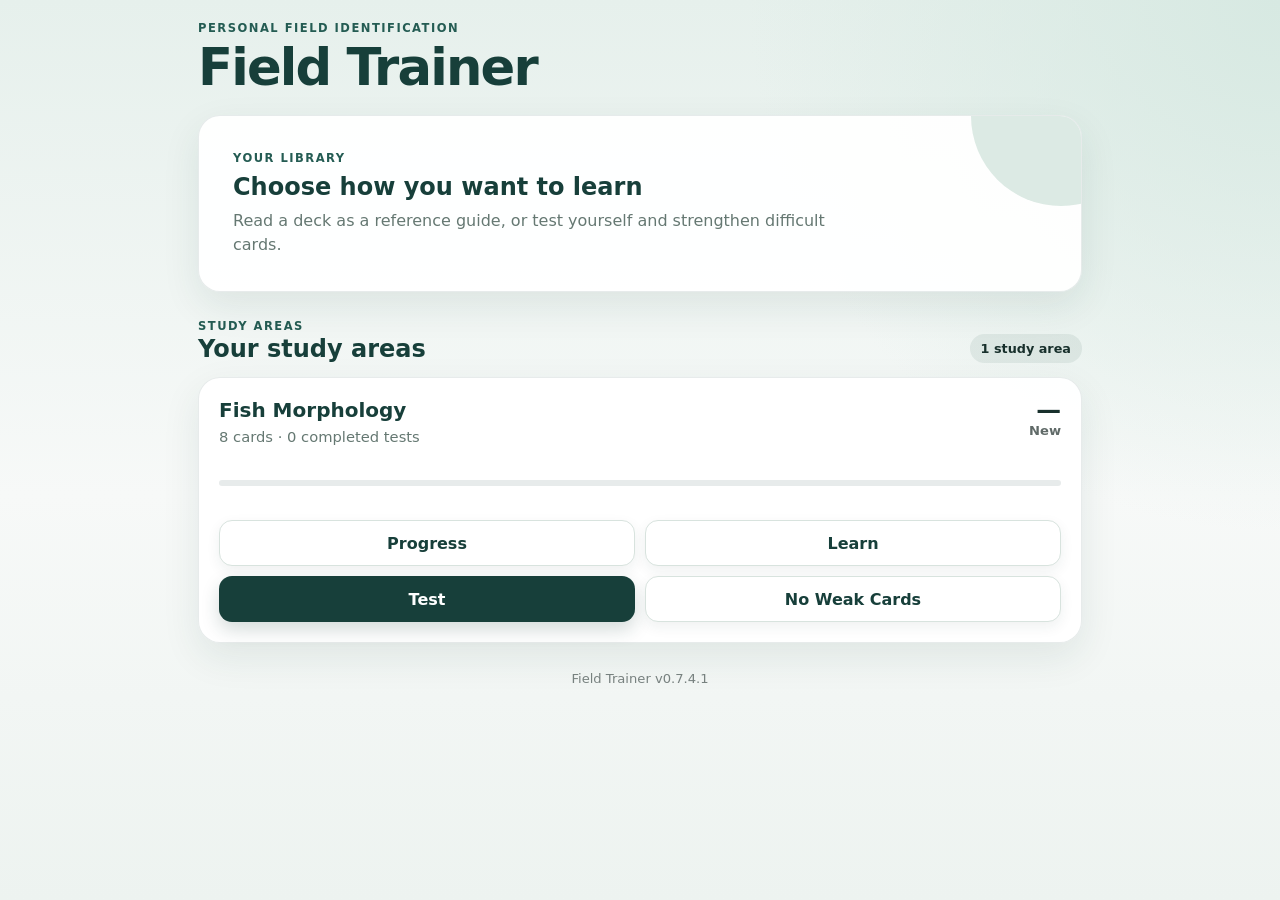
==== commit 0d7b6f85: "Release Field Trainer v0.7.4.1 stable" ====
--- a/app/index.html
+++ b/app/index.html
@@ -57,7 +57,7 @@
       <div class="view-heading">
         <div>
           <p id="readDeckName" class="eyebrow"></p>
-          <h2>Read</h2>
+          <h2 id="readModeHeading">Learn</h2>
         </div>
 
         <button id="switchToTestButton" class="secondary">Test deck</button>
@@ -65,13 +65,9 @@
 
       <div class="read-tools card">
         <label class="search-field" for="readSearchInput">
-          <span>Find a species</span>
+          <span>Find a card</span>
           <input id="readSearchInput" type="search" placeholder="Search this deck…" autocomplete="off">
         </label>
-
-        <button id="toggleReadAnswerButton" class="secondary" aria-pressed="false">
-          Hide answer
-        </button>
       </div>
 
       <p id="readSearchSummary" class="search-summary hidden" aria-live="polite"></p>
@@ -84,7 +80,7 @@
       </div>
 
       <div id="readNoResults" class="empty-state card hidden">
-        <h3>No matching species</h3>
+        <h3>No matching cards</h3>
         <p>Try a different spelling or clear the search.</p>
         <button id="clearReadSearchButton" class="secondary">Clear search</button>
       </div>
@@ -98,6 +94,10 @@
         </div>
       </article>
 
+      <div id="learnRevealControls" class="controls">
+        <button id="toggleReadAnswerButton" class="primary wide">Show answer</button>
+      </div>
+
       <div class="pager">
         <button id="previousReadButton" class="secondary">← Previous</button>
         <button id="nextReadButton" class="primary">Next →</button>
@@ -108,7 +108,7 @@
       <div class="view-heading">
         <div>
           <p id="testSetupDeckName" class="eyebrow"></p>
-          <h2>Choose a test</h2>
+          <h2 id="testSetupTitle">Choose how to learn</h2>
         </div>
 
         <button id="setupReadButton" class="secondary">Read deck</button>
@@ -117,31 +117,25 @@
       <div class="test-options">
         <article class="test-option card">
           <div>
-            <p class="eyebrow">RECOMMENDED</p>
-            <h2>Smart Random</h2>
-            <p>
-              Cards are selected randomly. Cards you previously answered
-              incorrectly appear more often.
-            </p>
+            <p id="smartOptionEyebrow" class="eyebrow">STRUCTURED</p>
+            <h2 id="smartOptionTitle">In Order</h2>
+            <p id="smartOptionText">Work through every card in its original slide order.</p>
           </div>
 
           <button id="startSmartButton" class="primary">
-            Start Smart Random
+            Learn In Order
           </button>
         </article>
 
         <article class="test-option card">
           <div>
-            <p class="eyebrow">STRUCTURED PRACTICE</p>
-            <h2>In Order</h2>
-            <p>
-              Work through every slide once, beginning with slide 1 and
-              finishing with the final slide.
-            </p>
+            <p id="orderedOptionEyebrow" class="eyebrow">MIX IT UP</p>
+            <h2 id="orderedOptionTitle">Random</h2>
+            <p id="orderedOptionText">Work through every card once in a shuffled order.</p>
           </div>
 
           <button id="startOrderedButton" class="primary">
-            Start In Order
+            Learn Random
           </button>
         </article>
       </div>
@@ -174,6 +168,8 @@
         </div>
       </article>
 
+      <div id="multipleChoiceControls" class="multiple-choice-controls hidden" aria-label="Answer choices"></div>
+
       <div id="revealControls" class="controls">
         <button id="revealButton" class="primary wide">Show answer</button>
       </div>
@@ -187,7 +183,7 @@
         Space = reveal · ← = wrong · → = right
       </p>
 
-      <div class="stats card">
+      <div id="testStats" class="stats card">
         <div>
           <span>Right</span>
           <strong id="rightCount">0</strong>
@@ -245,7 +241,7 @@
           <span>Needs practice</span>
           <strong id="progressNeedsPractice">0</strong>
         </div>
-        <div class="progress-metric card progress-metric-wide">
+        <div id="progressForgottenMetric" class="progress-metric card progress-metric-wide">
           <span>Forgotten</span>
           <strong id="progressForgotten">0</strong>
         </div>
@@ -261,7 +257,7 @@
           <button id="progressWeakButton" class="secondary">Review weak cards</button>
           <button id="progressForgottenButton" class="secondary">Review forgotten cards</button>
         </div>
-        <p class="progress-action-note">Targeted reviews include up to 20 cards per session.</p>
+        <p id="progressActionNote" class="progress-action-note">Only completed Tests affect Field Readiness.</p>
       </section>
     </section>
 
@@ -306,7 +302,7 @@
           </button>
 
           <button id="resultsSmartButton" class="secondary">
-            Start Smart Random
+            Learn In Order
           </button>
 
           <button id="resultsHomeButton" class="secondary">
@@ -315,7 +311,7 @@
         </div>
       </div>
     </section>
-    <footer class="app-footer">Field Trainer <span id="appVersion">v0.7.3r</span></footer>
+    <footer class="app-footer">Field Trainer <span id="appVersion">v0.7.4.1</span></footer>
   </main>
 
   <div id="imageZoom" class="image-zoom hidden" role="dialog" aria-modal="true" aria-label="Image viewer">
--- a/app/css/styles.css
+++ b/app/css/styles.css
@@ -610,3 +610,13 @@
   .progress-metric-wide { grid-column:auto; }
   .progress-action-buttons { grid-template-columns:repeat(3,1fr); }
 }
+
+/* v0.7.4 study modes */
+.deck-actions-study { display:grid; grid-template-columns:repeat(2,minmax(0,1fr)); gap:10px; }
+.deck-actions-study button { min-height:46px; padding:11px 12px; border-radius:13px; font-weight:800; }
+.multiple-choice-controls { display:grid; grid-template-columns:repeat(2,minmax(0,1fr)); gap:12px; margin:16px 0; }
+.choice-button { min-height:58px; text-align:left; font-weight:800; line-height:1.3; }
+@media (max-width:600px) {
+  .deck-actions-study, .multiple-choice-controls { grid-template-columns:1fr; }
+  .choice-button { min-height:54px; }
+}
